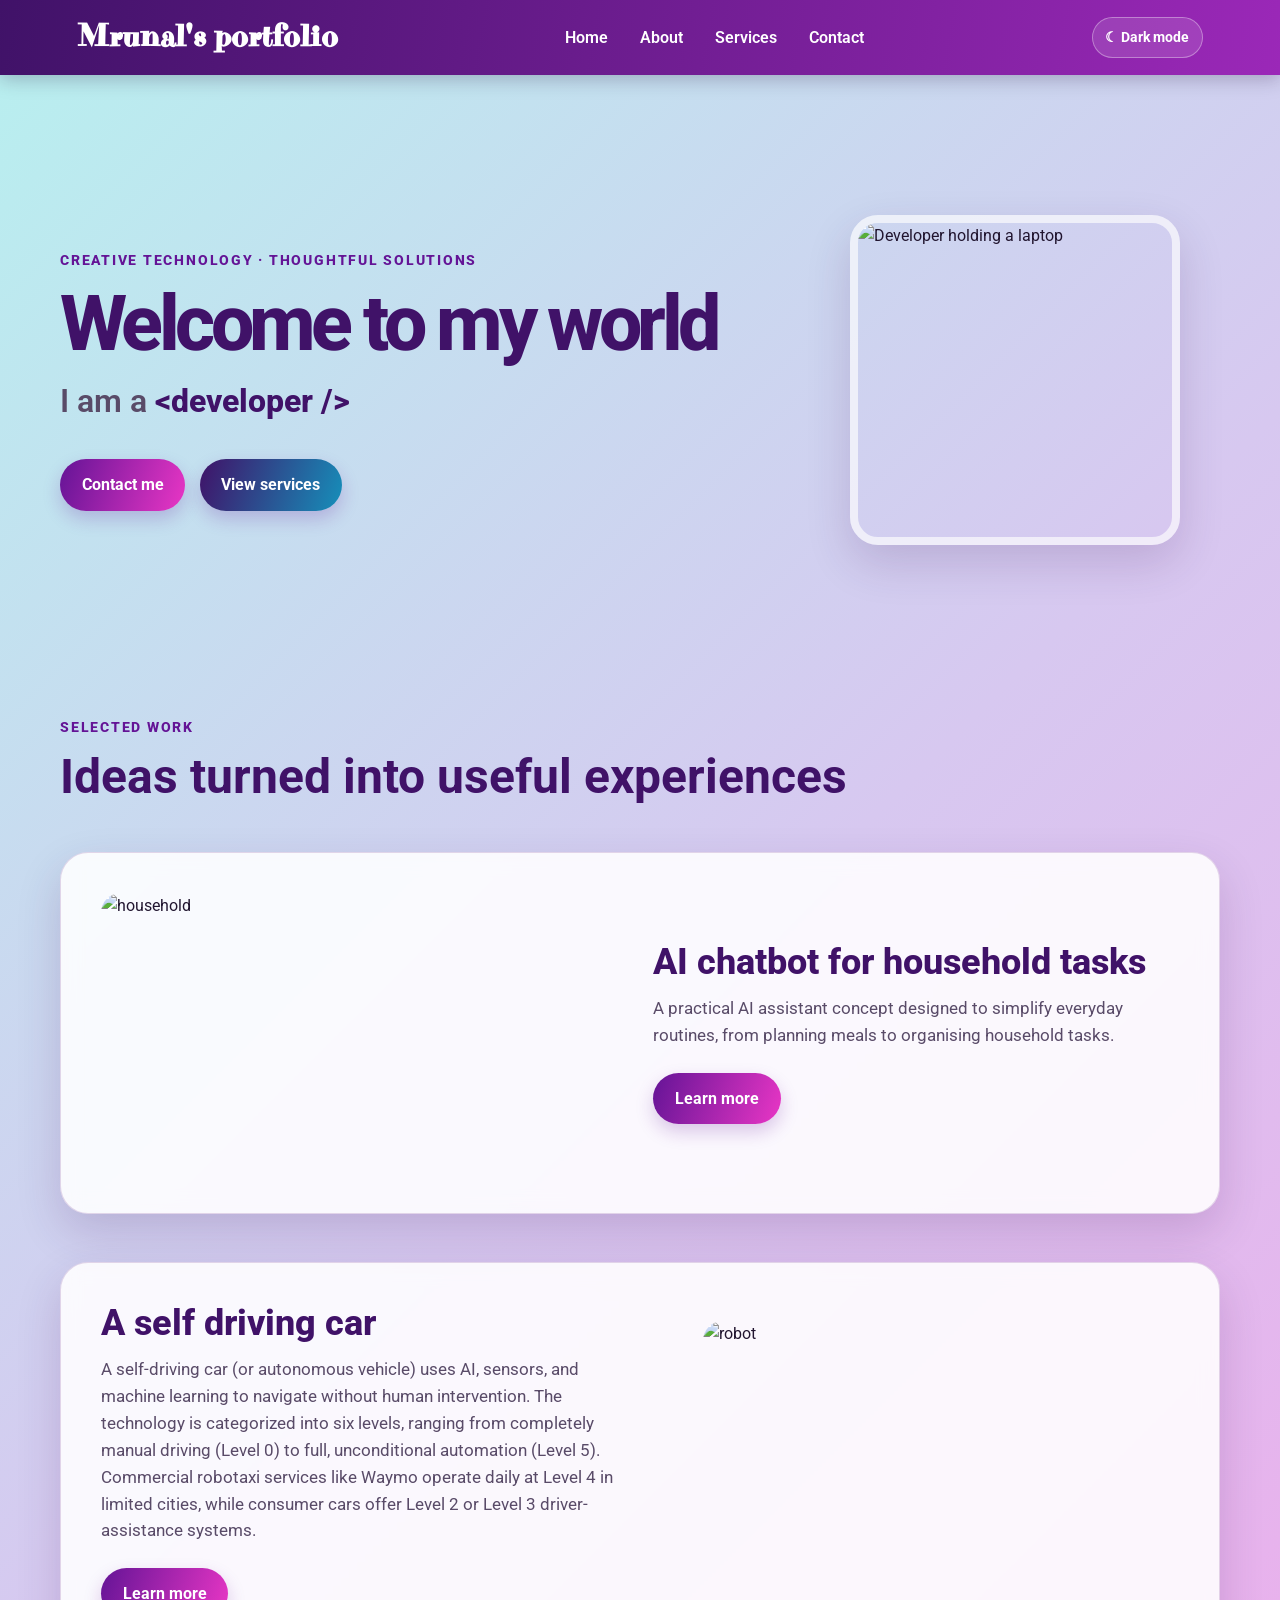
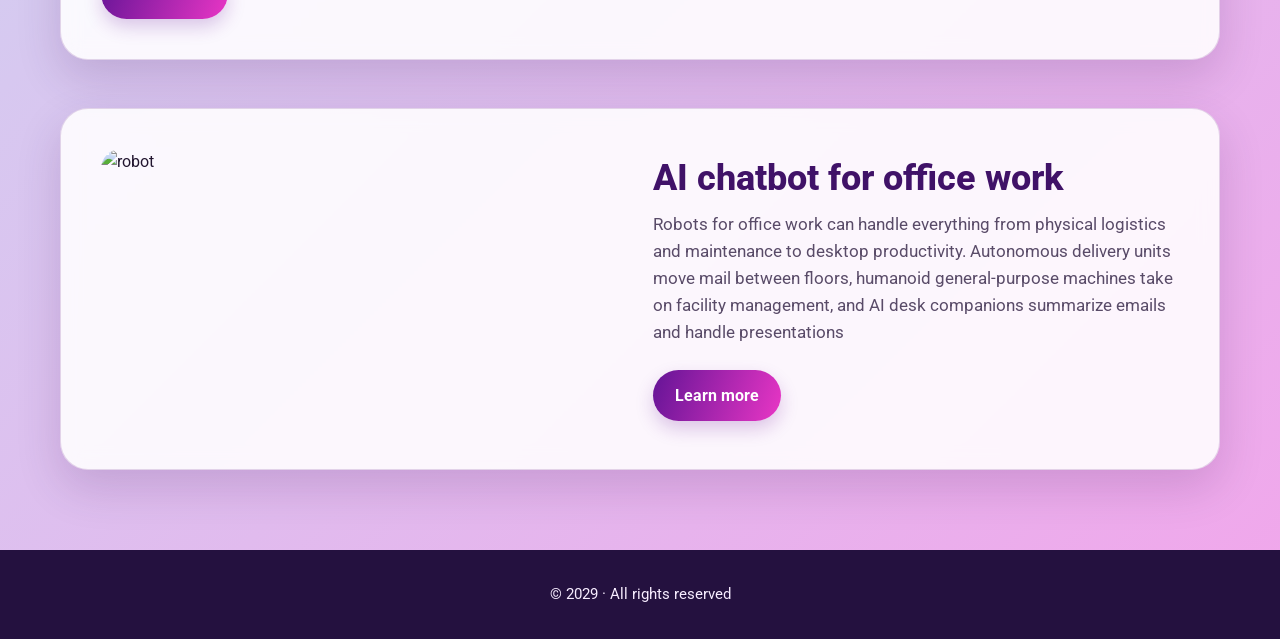
==== index.html @ 0e6fd610 "first commit" ====
<!DOCTYPE html>
<html lang="en">

<head>
    <meta charset="UTF-8">
    <meta name="viewport" content="width=device-width, initial-scale=1.0">
    <title>Mrunal | Developer Portfolio</title>
    <link rel="stylesheet" href="style.css">
    <link rel="preconnect" href="https://fonts.googleapis.com">
    <link rel="preconnect" href="https://fonts.gstatic.com" crossorigin>
    <link href="https://fonts.googleapis.com/css2?family=Purple+Purse&family=Roboto:wght@400;500;600;700;800&display=swap" rel="stylesheet">
</head>

<body>
    <nav aria-label="Primary navigation">
        <a class="logo" href="index.html">Mrunal's portfolio</a>
        <ul>
            <li><a href="index.html">Home</a></li>
            <li><a href="about.html">About</a></li>
            <li><a href="services.html">Services</a></li>
            <li><a href="contact.html">Contact</a></li>
        </ul>
        <button class="theme-toggle" type="button" aria-label="Switch to dark mode" aria-pressed="false">☾ <span>Dark mode</span></button>
    </nav>
    <main>
        <section class="hero">
            <div class="hero-left">
                <p class="eyebrow">Creative technology · thoughtful solutions</p>
                <h1 class="one">Welcome to my world</h1>
                <p class="two">I am a <span class="bold">&lt;developer /&gt;</span></p>
                <div class="button-container">
                    <a class="btn" href="contact.html">Contact me</a>
                    <a class="btn btn-secondary" href="services.html">View services</a>
                </div>
            </div>
            <div class="hero-right">
                    <img src="https://images.pexels.com/photos/12662920/pexels-photo-12662920.jpeg" alt="Developer holding a laptop">
            </div>
        </section>
        <section aria-labelledby="projects-title">
            <div class="section-heading">
                <p class="eyebrow">Selected work</p>
                <h2 id="projects-title">Ideas turned into useful experiences</h2>
            </div>
            <div class="project">
                <div class="project-image">
                    <img src="https://images.pexels.com/photos/8566470/pexels-photo-8566470.jpeg" alt="household">
                </div>
                <div class="project-info">
                    <h3 class="text">
                        AI chatbot for household tasks
                    </h3>
                    <p>
                        A practical AI assistant concept designed to simplify everyday routines, from planning meals to organising household tasks.
                    </p>
                    <div class="button">
                        <a class="btn" href="services.html">Learn more</a>
                    </div>
                </div>
            </div>
        </section>
        <section aria-label="Self-driving car project">
            <div class="project row-reverse">
                <div class="project-image">
                    <img src="https://bernardmarr.com/img/5%20Ways%20Self-Driving%20Cars%20Could%20Make%20Our%20World%20And%20Our%20Lives%20Better.jpg"
                        alt="robot">
                </div>
                <div class="project-info">
                    <h3 class="text">
                        A self driving car
                    </h3>
                    <p>
                        A self-driving car (or autonomous vehicle) uses AI, sensors, and machine learning to navigate
                        without human intervention. The technology is categorized into six levels, ranging from
                        completely manual driving (Level 0) to full, unconditional automation (Level 5). Commercial
                        robotaxi services like Waymo operate daily at Level 4 in limited cities, while consumer cars
                        offer Level 2 or Level 3 driver-assistance systems.
                    </p>
                    <div class="button">
                        <a class="btn" href="services.html">Learn more</a>
                    </div>
                </div>
            </div>
        </section>
        <section aria-label="Office AI project">
            <div class="project">
                <div class="project-image">
                    <img src="https://media.istockphoto.com/id/1724482019/photo/robot-and-woman-working-on-laptop-in-office.jpg?s=2048x2048&w=is&k=20&c=cxQdti2nWCZmFaqfjGLUYGbU5SWYnKfg0xowokAcQE0="
                        alt="robot">
                </div>
                <div class="project-info">
                    <h3 class="text">
                        AI chatbot for office work
                    </h3>
                    <p>
                        Robots for office work can handle everything from physical logistics and maintenance to desktop
                        productivity. Autonomous delivery units move mail between floors, humanoid general-purpose
                        machines take on facility management, and AI desk companions summarize emails and handle
                        presentations
                    </p>
                    <div class="button">
                        <a class="btn" href="services.html">Learn more</a>
                    </div>
                </div>
            </div>
        </section>
    </main>
    <footer>
        © 2029 · All rights reserved
    </footer>
    <script src="script.js" defer></script>
</body>

</html>
---- style.css ----
@import url('https://fonts.googleapis.com/css2?family=Purple+Purse&family=Roboto:wght@400;500;600;700;800&display=swap');

:root {
    --purple-900: #24113f;
    --purple-800: #401268;
    --purple-700: #641496;
    --purple-500: #9b28b8;
    --pink: #e936c5;
    --cyan: #52dce5;
    --text: #21152f;
    --muted: #594b68;
    --surface: rgba(255, 255, 255, 0.88);
    --border: rgba(92, 24, 126, 0.16);
    --shadow: 0 18px 45px rgba(53, 12, 81, 0.16);
}

body.dark-mode {
    --purple-900: #100b24;
    --purple-800: #dca7ff;
    --purple-700: #c77af0;
    --purple-500: #8e35b4;
    --pink: #d83fc4;
    --cyan: #73edf0;
    --text: #f8efff;
    --muted: #d2c1df;
    --surface: rgba(36, 20, 58, 0.9);
    --border: rgba(220, 167, 255, 0.2);
    --shadow: 0 18px 45px rgba(5, 2, 15, 0.4);
}

* { box-sizing: border-box; margin: 0; padding: 0; }
html { scroll-behavior: smooth; }
body { min-width: 320px; background: linear-gradient(135deg, #b7f0ef 0%, #d7c8f0 48%, #f1a6eb 100%); color: var(--text); font-family: "Roboto", sans-serif; line-height: 1.6; transition: background .3s ease, color .3s ease; }
body.dark-mode { background: linear-gradient(135deg, #120c29 0%, #24113f 52%, #45154f 100%); }
nav { position: sticky; top: 0; z-index: 10; display: flex; align-items: center; justify-content: space-between; gap: 2rem; min-height: 74px; padding: .75rem clamp(1.25rem, 6vw, 7rem); background: linear-gradient(100deg, var(--purple-800), var(--purple-500)); box-shadow: 0 4px 18px rgba(32, 8, 49, .25); }
.logo { color: white; font-family: "Purple Purse", cursive; font-size: clamp(1.45rem, 3vw, 2rem); text-decoration: none; white-space: nowrap; }
nav ul { display: flex; align-items: center; gap: clamp(1rem, 3vw, 2rem); list-style: none; }
nav a { color: white; font-size: 1rem; font-weight: 600; text-decoration: none; transition: color .2s ease, opacity .2s ease; }
nav a:hover, nav a:focus-visible { color: var(--cyan); outline: none; }
.theme-toggle { border: 1px solid rgba(255,255,255,.35); border-radius: 999px; padding: .55rem .8rem; background: rgba(255,255,255,.12); color: white; cursor: pointer; font: inherit; font-size: .85rem; font-weight: 700; white-space: nowrap; transition: background .2s ease, color .2s ease; }
.theme-toggle:hover, .theme-toggle:focus-visible { background: rgba(255,255,255,.24); color: var(--cyan); outline: 3px solid rgba(82,220,229,.55); outline-offset: 2px; }
main { width: min(1160px, calc(100% - 2rem)); margin: auto; }
.hero { display: grid; grid-template-columns: 1.25fr .75fr; align-items: center; gap: 4rem; min-height: 610px; padding: 5rem 0; }
.hero-left { max-width: 680px; }
.eyebrow { margin-bottom: .75rem; color: var(--purple-700); font-size: .85rem; font-weight: 800; letter-spacing: .13em; text-transform: uppercase; }
.one { margin-bottom: .75rem; color: var(--purple-800); font-size: clamp(2.5rem, 6vw, 5rem); font-weight: 800; letter-spacing: -.06em; line-height: 1.05; }
.two { margin-bottom: 2rem; color: var(--muted); font-size: clamp(1.35rem, 3vw, 2rem); font-weight: 600; }
.bold { color: var(--purple-800); font-weight: 800; }
.hero-right { display: flex; justify-content: center; }
.hero-right img { width: min(100%, 330px); height: 330px; border: 8px solid rgba(255,255,255,.65); border-radius: 28px; object-fit: cover; box-shadow: var(--shadow); }
.button-container, .button { display: flex; flex-wrap: wrap; gap: .9rem; }
.btn { display: inline-block; border: 0; border-radius: 999px; padding: .8rem 1.35rem; background: linear-gradient(110deg, var(--purple-700), var(--pink)); color: white; cursor: pointer; font: inherit; font-weight: 700; text-decoration: none; box-shadow: 0 8px 18px rgba(100,20,150,.22); transition: transform .2s ease, box-shadow .2s ease; }
.btn-secondary { background: linear-gradient(110deg, var(--purple-800), #168fba); }
.btn:hover, .btn:focus-visible { transform: translateY(-3px); box-shadow: 0 12px 24px rgba(100,20,150,.32); outline: 3px solid rgba(82,220,229,.7); outline-offset: 3px; }
.section-heading { margin: 2rem 0 1.5rem; }
.section-heading h2 { color: var(--purple-800); font-size: clamp(1.8rem, 4vw, 3rem); line-height: 1.1; }
.project { display: grid; grid-template-columns: minmax(0,.95fr) minmax(0,1.05fr); align-items: center; gap: clamp(2rem,6vw,5rem); margin: 3rem 0; padding: clamp(1.25rem,4vw,2.5rem); border: 1px solid var(--border); border-radius: 28px; background: var(--surface); box-shadow: var(--shadow); backdrop-filter: blur(10px); }
.row-reverse { grid-template-columns: minmax(0,1.05fr) minmax(0,.95fr); }
.row-reverse .project-image { order: 2; }
.project-image img { display: block; width: 100%; height: 280px; border-radius: 20px; object-fit: cover; }
.text { margin-bottom: .75rem; color: var(--purple-800); font-size: clamp(1.5rem,3vw,2.25rem); font-weight: 800; line-height: 1.15; }
.project-info p { margin-bottom: 1.5rem; color: var(--muted); font-size: 1.05rem; }
footer { margin-top: 5rem; padding: 2rem 1rem; background: var(--purple-900); color: #f7edff; text-align: center; font-size: .95rem; }
body > h1 { width: min(900px, calc(100% - 2rem)); margin: 7rem auto 1rem; color: var(--purple-800); font-size: clamp(2.5rem, 7vw, 5rem); }
body > h1 + a { display: block; width: fit-content; margin: 0 auto; color: var(--purple-800); font-weight: 700; }
.page-content { width: min(1000px, calc(100% - 2rem)); min-height: calc(100vh - 220px); margin: auto; padding: 7rem 0 5rem; }
.page-content h1 { max-width: 850px; margin-bottom: 1.25rem; color: var(--purple-800); font-size: clamp(2.5rem, 7vw, 5rem); letter-spacing: -.05em; line-height: 1.05; }
.page-lead { max-width: 720px; margin-bottom: 2rem; color: var(--muted); font-size: 1.2rem; }
.service-grid { display: grid; grid-template-columns: repeat(3, 1fr); gap: 1.25rem; margin-top: 2.5rem; }
.service-card { padding: 1.75rem; border: 1px solid var(--border); border-radius: 22px; background: var(--surface); box-shadow: var(--shadow); }
.service-card h2 { margin-bottom: .65rem; color: var(--purple-800); font-size: 1.35rem; }
.service-card p { color: var(--muted); }
@media (max-width: 760px) {
    nav { align-items: flex-start; flex-direction: column; gap: .5rem; padding-block: 1rem; }
    nav ul { width: 100%; justify-content: space-between; gap: .5rem; }
    nav a { font-size: .9rem; }
    .theme-toggle { align-self: flex-end; }
    .hero { grid-template-columns: 1fr; min-height: auto; padding: 4rem 0; text-align: center; }
    .hero-left { margin: auto; }
    .button-container, .button { justify-content: center; }
    .hero-right img { width: min(100%, 280px); height: 280px; }
    .project, .row-reverse { grid-template-columns: 1fr; gap: 1.5rem; }
    .row-reverse .project-image { order: 0; }
    .project-image img { height: 230px; }
    .page-content { padding: 4rem 0; }
    .service-grid { grid-template-columns: 1fr; }
}
@media (prefers-reduced-motion: reduce) { *, *::before, *::after { scroll-behavior: auto !important; transition: none !important; } }
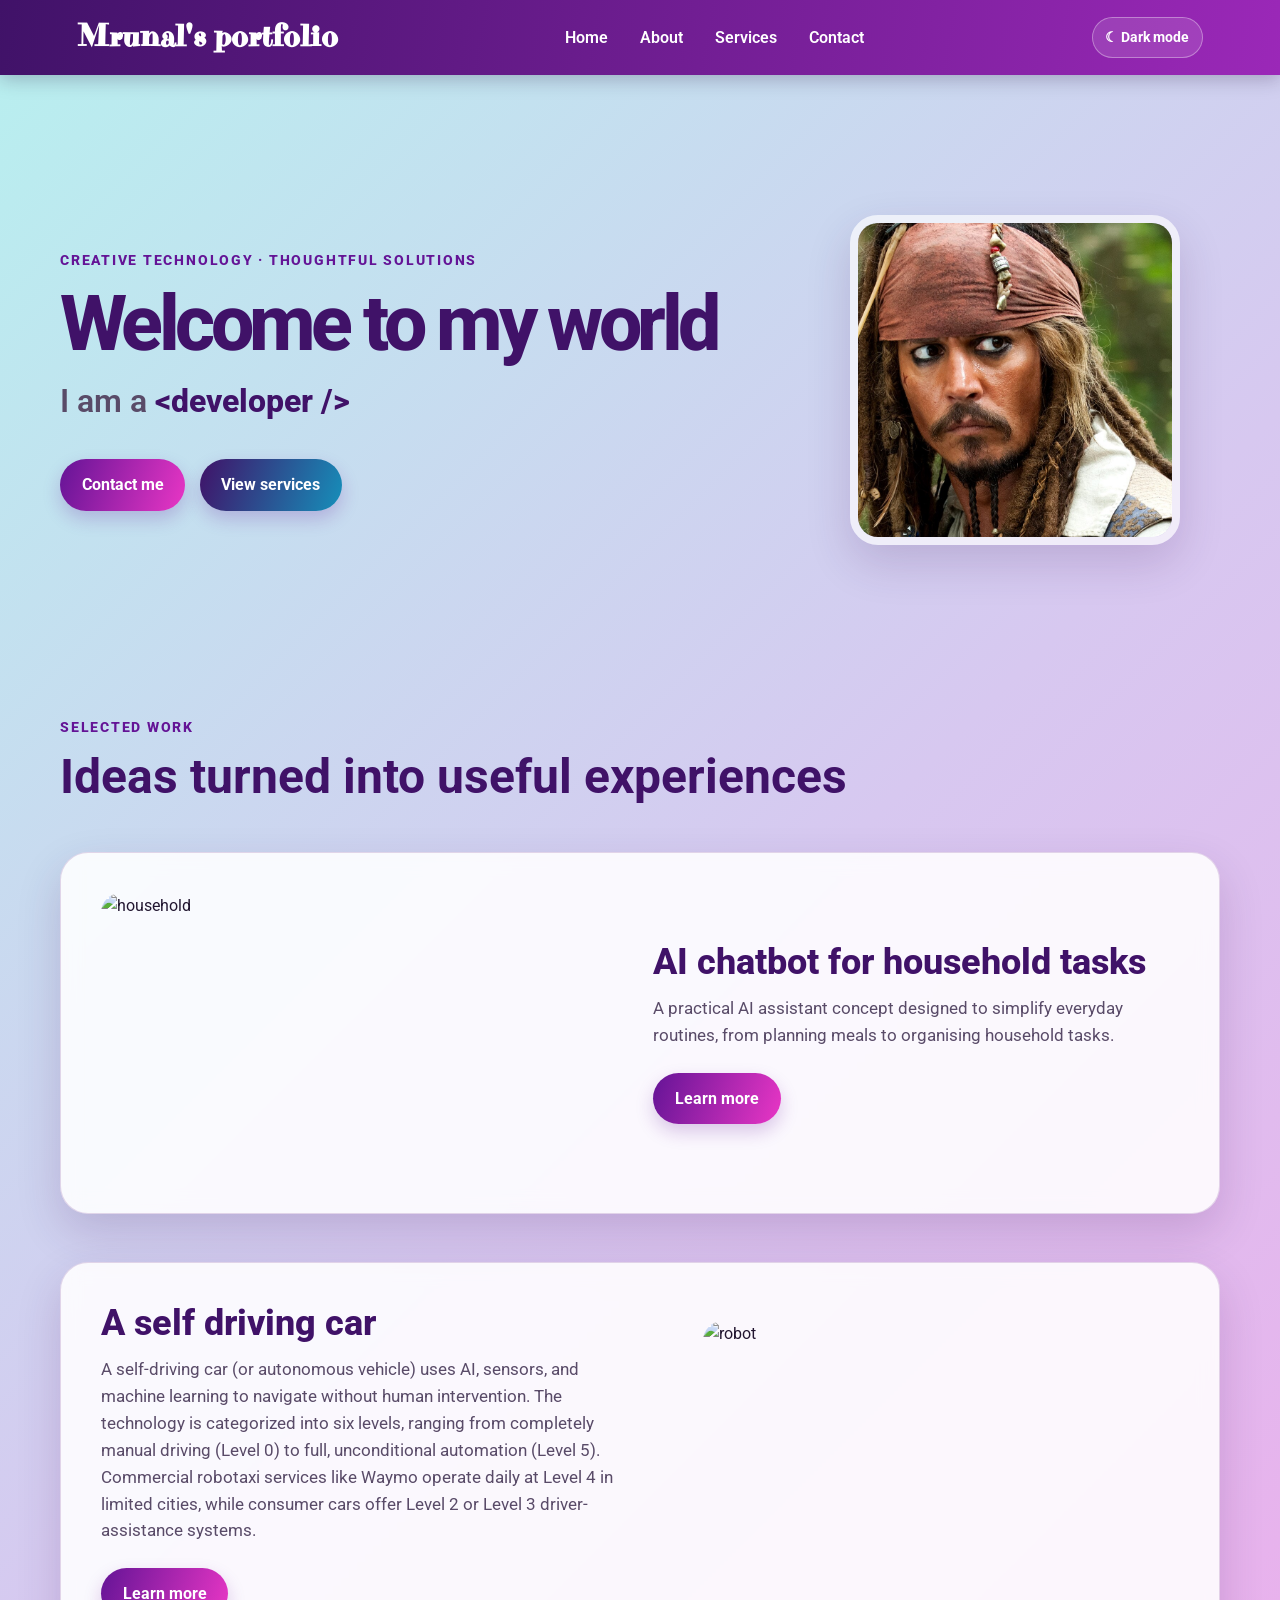
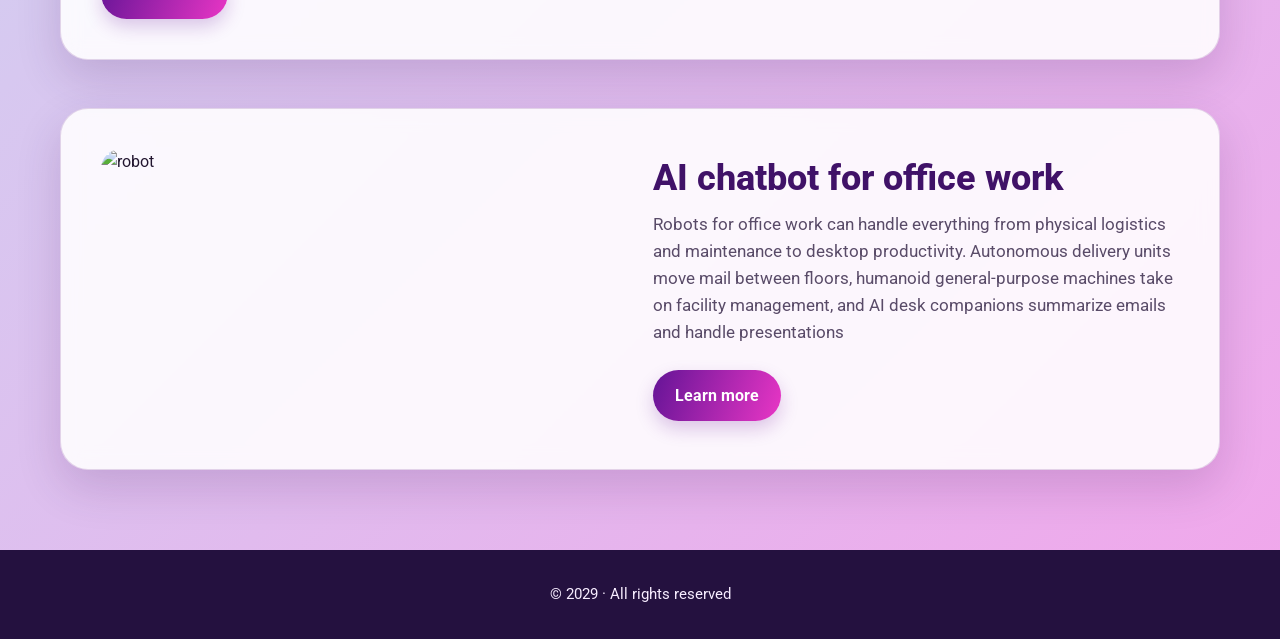
==== commit 4acc6c27: "Pic fix" ====
--- a/index.html
+++ b/index.html
@@ -8,7 +8,9 @@
     <link rel="stylesheet" href="style.css">
     <link rel="preconnect" href="https://fonts.googleapis.com">
     <link rel="preconnect" href="https://fonts.gstatic.com" crossorigin>
-    <link href="https://fonts.googleapis.com/css2?family=Purple+Purse&family=Roboto:wght@400;500;600;700;800&display=swap" rel="stylesheet">
+    <link
+        href="https://fonts.googleapis.com/css2?family=Purple+Purse&family=Roboto:wght@400;500;600;700;800&display=swap"
+        rel="stylesheet">
 </head>
 
 <body>
@@ -20,7 +22,8 @@
             <li><a href="services.html">Services</a></li>
             <li><a href="contact.html">Contact</a></li>
         </ul>
-        <button class="theme-toggle" type="button" aria-label="Switch to dark mode" aria-pressed="false">☾ <span>Dark mode</span></button>
+        <button class="theme-toggle" type="button" aria-label="Switch to dark mode" aria-pressed="false">☾ <span>Dark
+                mode</span></button>
     </nav>
     <main>
         <section class="hero">
@@ -34,7 +37,7 @@
                 </div>
             </div>
             <div class="hero-right">
-                    <img src="https://images.pexels.com/photos/12662920/pexels-photo-12662920.jpeg" alt="Developer holding a laptop">
+                <img src="pirate.jpeg" alt="Developer holding a laptop">
             </div>
         </section>
         <section aria-labelledby="projects-title">
@@ -51,7 +54,8 @@
                         AI chatbot for household tasks
                     </h3>
                     <p>
-                        A practical AI assistant concept designed to simplify everyday routines, from planning meals to organising household tasks.
+                        A practical AI assistant concept designed to simplify everyday routines, from planning meals to
+                        organising household tasks.
                     </p>
                     <div class="button">
                         <a class="btn" href="services.html">Learn more</a>
